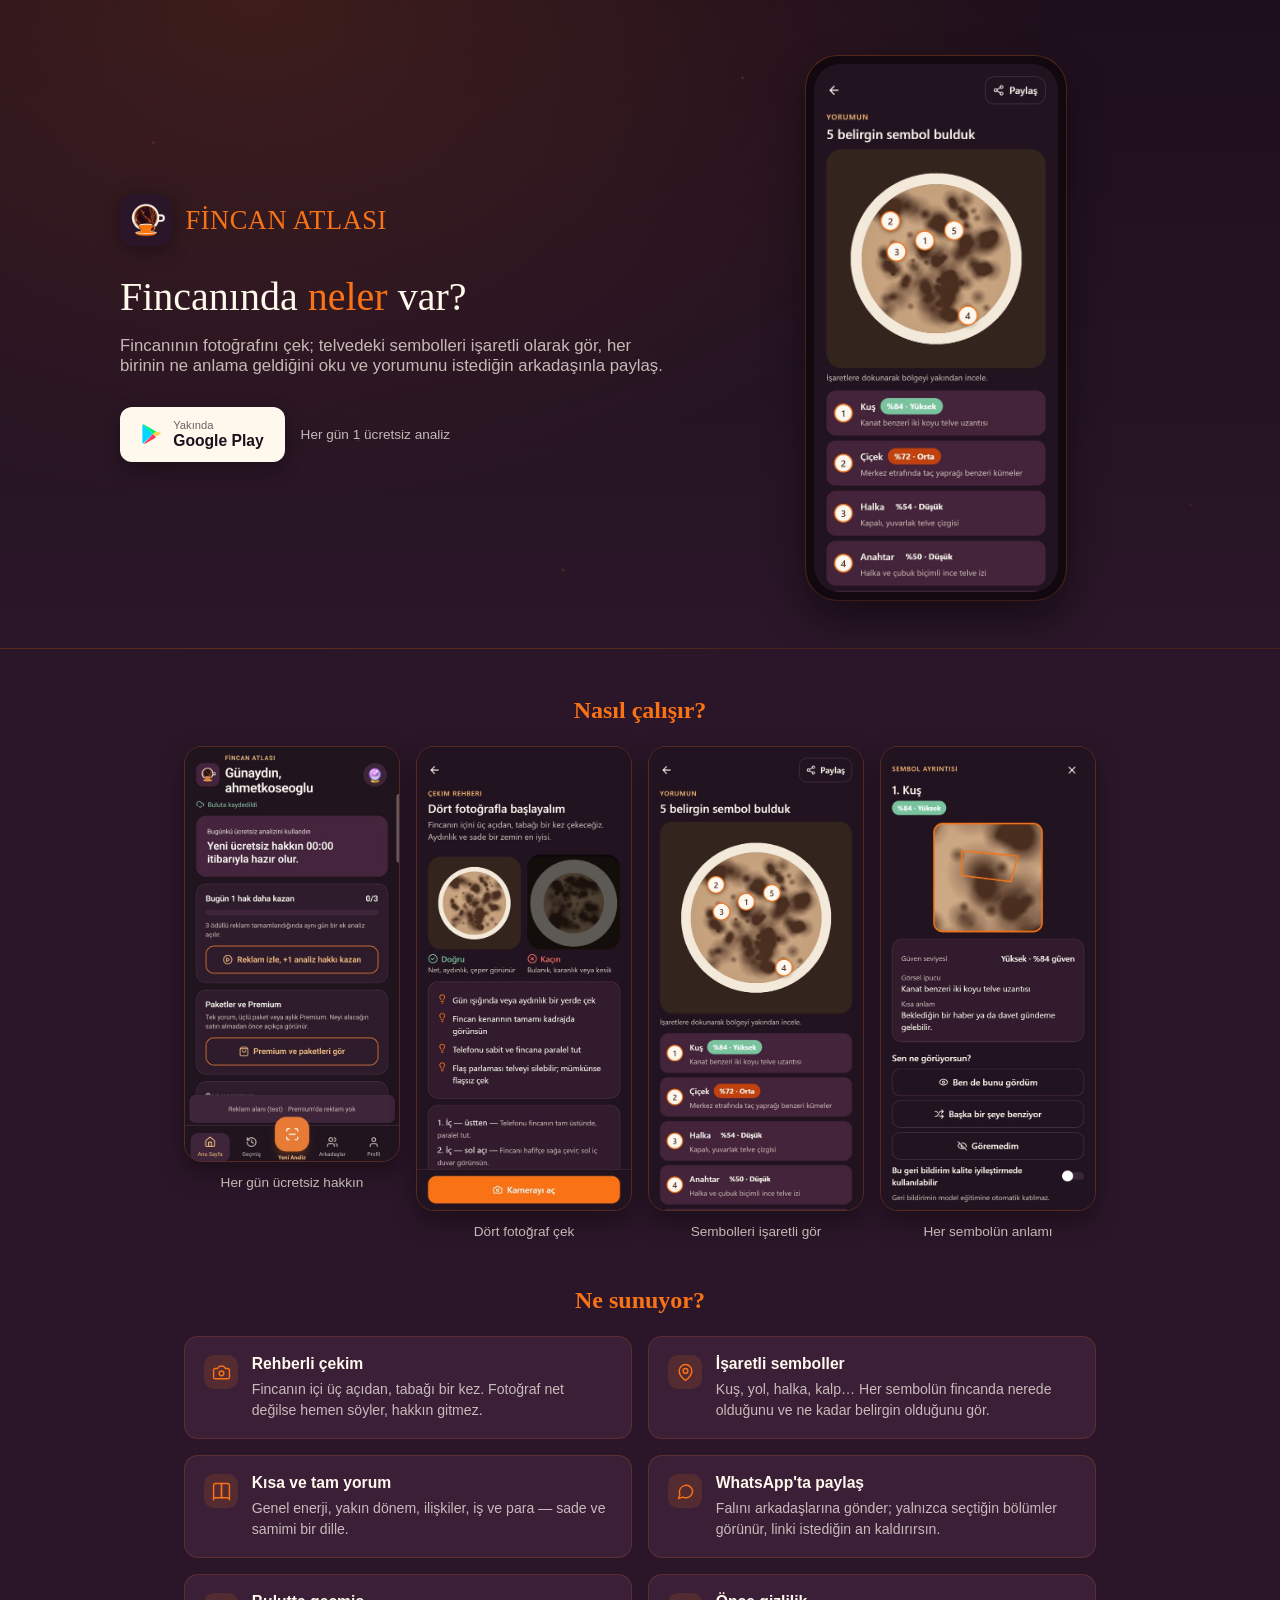
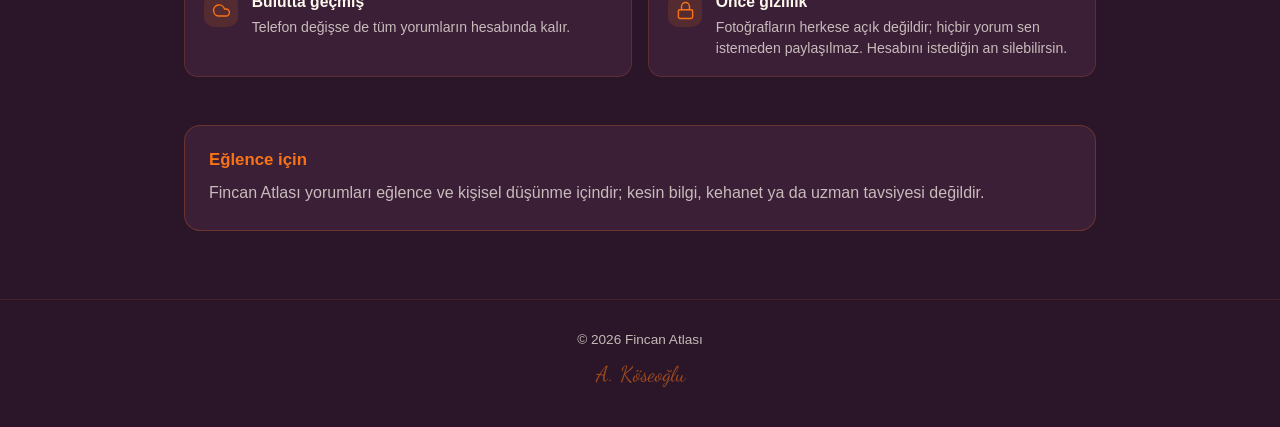
==== index.html @ 737e80a4 "Fincan Atlası web: landing page, share/invite redirect (404.html), Android App Links Co-Authored-By:" ====
<!DOCTYPE html>
<html lang="tr">
<head>
<meta charset="UTF-8">
<meta name="viewport" content="width=device-width, initial-scale=1.0">
<title>Fincan Atlası — Telve Analizi</title>
<meta name="description" content="Fincanının fotoğrafını çek, telvedeki sembolleri işaretli olarak gör, yorumunu oku ve arkadaşlarınla paylaş.">
<meta property="og:title" content="Fincan Atlası — Fincanında neler var?">
<meta property="og:description" content="Fotoğrafını çek, telvedeki sembolleri işaretli olarak gör, yorumunu oku.">
<meta property="og:image" content="https://fincanatlasi.github.io/assets/og_image.png">
<meta property="og:type" content="website">
<meta property="og:url" content="https://fincanatlasi.github.io">
<meta name="twitter:card" content="summary_large_image">
<link rel="icon" type="image/png" href="assets/favicon.png">
<link rel="preconnect" href="https://fonts.googleapis.com">
<link rel="preconnect" href="https://fonts.gstatic.com" crossorigin>
<link href="https://fonts.googleapis.com/css2?family=Dancing+Script:wght@600&display=swap" rel="stylesheet">
<style>
  :root {
    --plum: #2A1628;
    --plum-light: #3A1F37;
    --plum-deep: #1E0F1C;
    --orange: #F97316;
    --peach: #FFEDD5;
    --cream: #FFF8ED;
    --cream-dim: rgba(255,248,237,0.72);
    --orange-dim: rgba(249,115,22,0.55);
  }
  * { box-sizing: border-box; }
  body {
    margin: 0;
    font-family: -apple-system, "Segoe UI", Roboto, Arial, sans-serif;
    background: var(--plum);
    color: var(--cream);
    display: flex;
    flex-direction: column;
    min-height: 100vh;
    overflow-x: hidden;
  }
  a { color: var(--orange); }

  /* ---------- Hero ---------- */
  .hero {
    position: relative;
    background:
      radial-gradient(ellipse at 20% 0%, rgba(249,115,22,0.14), transparent 55%),
      linear-gradient(180deg, var(--plum-deep) 0%, var(--plum) 100%);
    padding: 3.5rem 1.5rem 3rem;
    overflow: hidden;
    border-bottom: 1px solid rgba(249,115,22,0.18);
  }
  .hero::before {
    /* faint coffee-ground specks, no image request */
    content: "";
    position: absolute;
    inset: 0;
    background-image:
      radial-gradient(2px 2px at 12% 22%, var(--orange-dim), transparent),
      radial-gradient(1.5px 1.5px at 28% 68%, var(--orange-dim), transparent),
      radial-gradient(2px 2px at 58% 12%, var(--orange-dim), transparent),
      radial-gradient(1.5px 1.5px at 82% 38%, var(--orange-dim), transparent),
      radial-gradient(1.5px 1.5px at 93% 78%, var(--orange-dim), transparent),
      radial-gradient(2px 2px at 44% 88%, var(--orange-dim), transparent);
    opacity: 0.5;
    pointer-events: none;
  }
  .hero-inner {
    position: relative;
    max-width: 1040px;
    margin: 0 auto;
    display: grid;
    grid-template-columns: 1.05fr 0.85fr;
    gap: 2.5rem;
    align-items: center;
  }
  .brand-row { display: flex; align-items: center; gap: 0.85rem; margin-bottom: 1.6rem; }
  .brand-row img { width: 52px; height: 52px; border-radius: 14px; box-shadow: 0 4px 18px rgba(0,0,0,0.35); }
  .brand-row span {
    font-family: Georgia, "Times New Roman", serif;
    font-size: 1.65rem;
    letter-spacing: 0.02em;
    color: var(--orange);
  }
  .hero h1 {
    font-family: Georgia, "Times New Roman", serif;
    font-weight: 400;
    font-size: 2.5rem;
    line-height: 1.25;
    margin: 0 0 0.9rem;
  }
  .hero h1 em { font-style: normal; color: var(--orange); }
  .hero p.lede { font-size: 1.05rem; color: var(--cream-dim); max-width: 34rem; margin: 0 0 1.9rem; }
  .cta-row { display: flex; align-items: center; gap: 1rem; flex-wrap: wrap; }
  .play-badge {
    display: inline-flex;
    align-items: center;
    gap: 0.65rem;
    background: var(--cream);
    color: var(--plum-deep);
    text-decoration: none;
    padding: 0.75rem 1.3rem;
    border-radius: 12px;
    font-weight: 600;
    font-size: 0.98rem;
    box-shadow: 0 6px 18px rgba(0,0,0,0.3);
    transition: transform 0.15s ease;
  }
  .play-badge:hover { transform: translateY(-1px); }
  .play-badge svg { width: 22px; height: 22px; flex-shrink: 0; }
  .play-badge .label { display: flex; flex-direction: column; line-height: 1.15; }
  .play-badge .label small { font-weight: 400; font-size: 0.7rem; color: rgba(30,15,28,0.65); }
  .rating-note { font-size: 0.85rem; color: var(--cream-dim); }
  .hero-art { display: flex; justify-content: center; }
  .phone {
    width: 260px;
    border-radius: 32px;
    padding: 8px;
    background: #120910;
    box-shadow: 0 18px 40px rgba(0,0,0,0.45), 0 0 0 1px rgba(249,115,22,0.25);
  }
  .phone img { display: block; width: 100%; height: auto; border-radius: 26px; }

  /* ---------- Main content ---------- */
  main { flex: 1; max-width: 960px; width: 100%; margin: 0 auto; padding: 3rem 1.5rem; }
  .section-title {
    font-family: Georgia, "Times New Roman", serif;
    color: var(--orange);
    font-size: 1.5rem;
    margin: 0 0 1.4rem;
    text-align: center;
  }
  .shots {
    display: grid;
    grid-template-columns: repeat(4, 1fr);
    gap: 1rem;
    margin-bottom: 3rem;
  }
  .shots figure { margin: 0; text-align: center; }
  .shots img {
    width: 100%;
    height: auto;
    border-radius: 18px;
    border: 1px solid rgba(249,115,22,0.22);
    box-shadow: 0 10px 24px rgba(0,0,0,0.35);
  }
  .shots figcaption { font-size: 0.85rem; color: var(--cream-dim); margin-top: 0.55rem; }
  .feature-grid { display: grid; grid-template-columns: repeat(2, 1fr); gap: 1rem; margin-bottom: 3rem; }
  .feature {
    background: var(--plum-light);
    border: 1px solid rgba(249,115,22,0.18);
    border-radius: 14px;
    padding: 1.1rem 1.2rem;
    display: flex;
    align-items: flex-start;
    gap: 0.85rem;
  }
  .feature .ficon {
    flex-shrink: 0;
    width: 34px;
    height: 34px;
    border-radius: 10px;
    background: rgba(249,115,22,0.14);
    display: flex;
    align-items: center;
    justify-content: center;
  }
  .feature .ficon svg { width: 19px; height: 19px; stroke: var(--orange); fill: none; }
  .feature strong { display: block; font-size: 0.98rem; }
  .feature p { margin: 0.35rem 0 0; color: var(--cream-dim); font-size: 0.88rem; line-height: 1.5; }
  .card {
    background: var(--plum-light);
    border: 1px solid rgba(249,115,22,0.25);
    border-radius: 16px;
    padding: 1.5rem;
    margin-bottom: 1.25rem;
  }
  .card h2 { color: var(--orange); font-size: 1.05rem; margin: 0 0 0.6rem; }
  .card p { margin: 0; color: var(--cream-dim); line-height: 1.6; }

  /* ---------- Footer ---------- */
  footer {
    text-align: center;
    padding: 2rem 1.5rem 2.5rem;
    font-size: 0.85rem;
    color: var(--cream-dim);
    border-top: 1px solid rgba(249,115,22,0.14);
  }
  footer .signature {
    display: block;
    font-family: "Dancing Script", "Brush Script MT", cursive;
    font-size: 1.35rem;
    color: var(--orange-dim);
    margin-top: 0.9rem;
  }

  /* ---------- Responsive ---------- */
  @media (max-width: 760px) {
    .hero-inner { grid-template-columns: 1fr; text-align: center; }
    .brand-row { justify-content: center; }
    .hero p.lede { margin-left: auto; margin-right: auto; }
    .cta-row { justify-content: center; }
    .hero-art { order: -1; }
    .phone { width: 210px; }
    .shots { grid-template-columns: repeat(2, 1fr); }
    .feature-grid { grid-template-columns: 1fr; }
  }
</style>
</head>
<body>

<section class="hero">
  <div class="hero-inner">
    <div>
      <div class="brand-row">
        <img src="assets/app_icon.png" alt="Fincan Atlası uygulama simgesi">
        <span>FİNCAN ATLASI</span>
      </div>
      <h1>Fincanında <em>neler</em> var?</h1>
      <p class="lede">Fincanının fotoğrafını çek; telvedeki sembolleri işaretli olarak gör, her birinin ne anlama geldiğini oku ve yorumunu istediğin arkadaşınla paylaş.</p>
      <div class="cta-row">
        <a class="play-badge" href="https://play.google.com/store/apps/details?id=app.fincanatlasi" aria-label="Google Play'den indirin">
          <svg viewBox="0 0 512 512" fill="none" xmlns="http://www.w3.org/2000/svg" aria-hidden="true">
            <path d="M48 32c-9 5-16 14-16 26v396c0 12 7 21 16 26l231-224L48 32z" fill="#00D6FF"/>
            <path d="M279 256L48 32c2-1 4-2 6-2 6 0 12 2 17 5l280 160-72 61z" fill="#00F076"/>
            <path d="M351 195l-72 61 72 61 96-55c14-8 14-28 0-36l-96-31z" fill="#FFD24D"/>
            <path d="M279 256L71 479c5 3 11 5 17 5 6 0 12-2 17-5l246-142-72-81z" fill="#FF3A5E"/>
          </svg>
          <span class="label">
            <small>Yakında</small>
            Google Play
          </span>
        </a>
        <span class="rating-note">Her gün 1 ücretsiz analiz</span>
      </div>
    </div>
    <div class="hero-art">
      <div class="phone">
        <img src="assets/shot_result.jpg" alt="Fincan Atlası sonuç ekranı: fincanda işaretlenmiş 5 sembol">
      </div>
    </div>
  </div>
</section>

<main>
  <h2 class="section-title">Nasıl çalışır?</h2>
  <div class="shots">
    <figure>
      <img src="assets/shot_home.jpg" alt="Ana sayfa" loading="lazy">
      <figcaption>Her gün ücretsiz hakkın</figcaption>
    </figure>
    <figure>
      <img src="assets/shot_guide.jpg" alt="Çekim rehberi" loading="lazy">
      <figcaption>Dört fotoğraf çek</figcaption>
    </figure>
    <figure>
      <img src="assets/shot_result.jpg" alt="Sonuç ekranı" loading="lazy">
      <figcaption>Sembolleri işaretli gör</figcaption>
    </figure>
    <figure>
      <img src="assets/shot_symbol.jpg" alt="Sembol ayrıntısı" loading="lazy">
      <figcaption>Her sembolün anlamı</figcaption>
    </figure>
  </div>

  <h2 class="section-title">Ne sunuyor?</h2>
  <div class="feature-grid">
    <div class="feature">
      <span class="ficon"><svg viewBox="0 0 24 24" stroke-width="1.8" stroke-linecap="round" stroke-linejoin="round"><path d="M14.5 4h-5L7 7H4a2 2 0 0 0-2 2v9a2 2 0 0 0 2 2h16a2 2 0 0 0 2-2V9a2 2 0 0 0-2-2h-3l-2.5-3z"/><circle cx="12" cy="13" r="3"/></svg></span>
      <div>
        <strong>Rehberli çekim</strong>
        <p>Fincanın içi üç açıdan, tabağı bir kez. Fotoğraf net değilse hemen söyler, hakkın gitmez.</p>
      </div>
    </div>
    <div class="feature">
      <span class="ficon"><svg viewBox="0 0 24 24" stroke-width="1.8" stroke-linecap="round" stroke-linejoin="round"><path d="M20 10c0 6-8 12-8 12s-8-6-8-12a8 8 0 0 1 16 0Z"/><circle cx="12" cy="10" r="3"/></svg></span>
      <div>
        <strong>İşaretli semboller</strong>
        <p>Kuş, yol, halka, kalp… Her sembolün fincanda nerede olduğunu ve ne kadar belirgin olduğunu gör.</p>
      </div>
    </div>
    <div class="feature">
      <span class="ficon"><svg viewBox="0 0 24 24" stroke-width="1.8" stroke-linecap="round" stroke-linejoin="round"><path d="M2 4.5A2.5 2.5 0 0 1 4.5 2H12v18H4.5A2.5 2.5 0 0 0 2 22.5v-18Z"/><path d="M22 4.5A2.5 2.5 0 0 0 19.5 2H12v18h7.5a2.5 2.5 0 0 1 2.5 2.5v-18Z"/></svg></span>
      <div>
        <strong>Kısa ve tam yorum</strong>
        <p>Genel enerji, yakın dönem, ilişkiler, iş ve para — sade ve samimi bir dille.</p>
      </div>
    </div>
    <div class="feature">
      <span class="ficon"><svg viewBox="0 0 24 24" stroke-width="1.8" stroke-linecap="round" stroke-linejoin="round"><path d="M21 11.5a8.4 8.4 0 0 1-9 8.4 8.6 8.6 0 0 1-3.8-.9L3 21l1.9-5.2A8.4 8.4 0 1 1 21 11.5Z"/></svg></span>
      <div>
        <strong>WhatsApp'ta paylaş</strong>
        <p>Falını arkadaşlarına gönder; yalnızca seçtiğin bölümler görünür, linki istediğin an kaldırırsın.</p>
      </div>
    </div>
    <div class="feature">
      <span class="ficon"><svg viewBox="0 0 24 24" stroke-width="1.8" stroke-linecap="round" stroke-linejoin="round"><path d="M17.5 19H9a7 7 0 1 1 6.7-9h1.8a4.5 4.5 0 1 1 0 9Z"/></svg></span>
      <div>
        <strong>Bulutta geçmiş</strong>
        <p>Telefon değişse de tüm yorumların hesabında kalır.</p>
      </div>
    </div>
    <div class="feature">
      <span class="ficon"><svg viewBox="0 0 24 24" stroke-width="1.8" stroke-linecap="round" stroke-linejoin="round"><rect x="3" y="11" width="18" height="11" rx="2"/><path d="M7 11V7a5 5 0 0 1 10 0v4"/></svg></span>
      <div>
        <strong>Önce gizlilik</strong>
        <p>Fotoğrafların herkese açık değildir; hiçbir yorum sen istemeden paylaşılmaz. Hesabını istediğin an silebilirsin.</p>
      </div>
    </div>
  </div>

  <div class="card">
    <h2>Eğlence için</h2>
    <p>Fincan Atlası yorumları eğlence ve kişisel düşünme içindir; kesin bilgi, kehanet ya da uzman tavsiyesi değildir.</p>
  </div>
</main>

<footer>
  &copy; 2026 Fincan Atlası
  <span class="signature">A. Köseoğlu</span>
</footer>

</body>
</html>
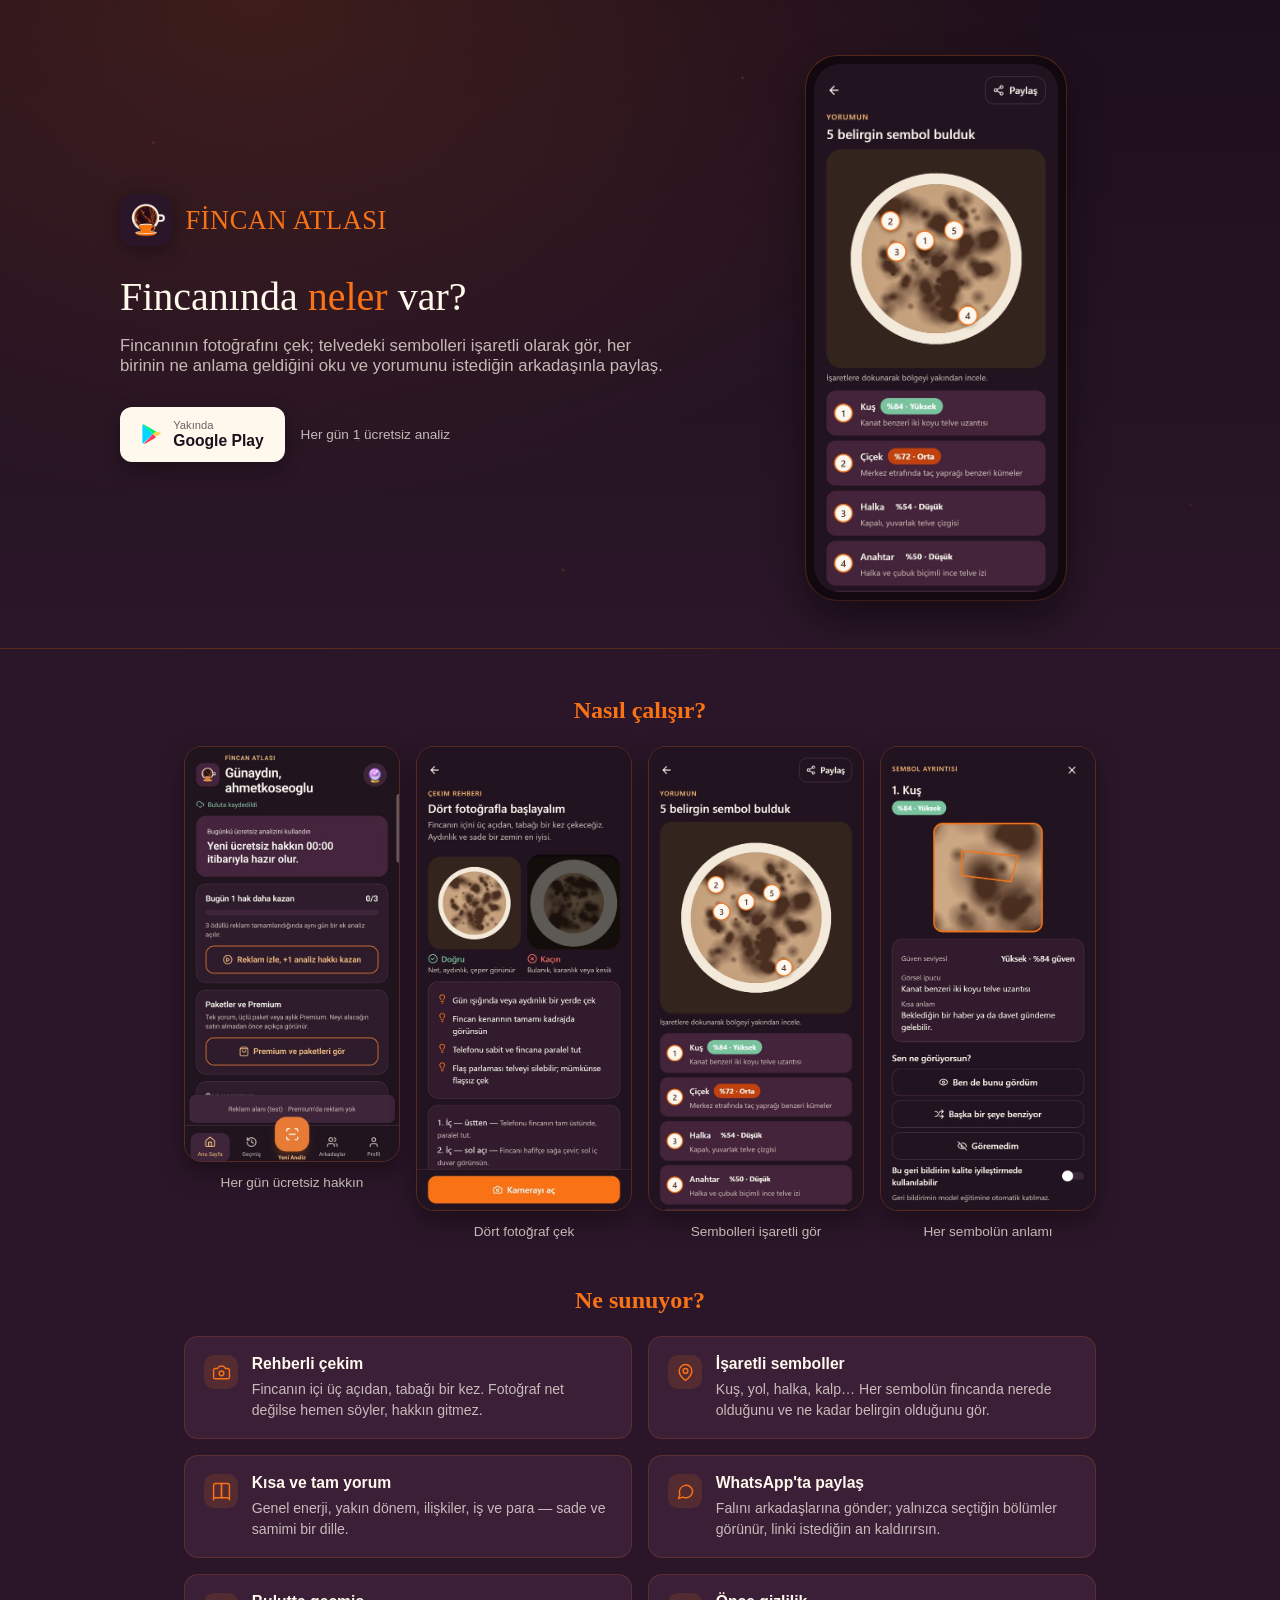
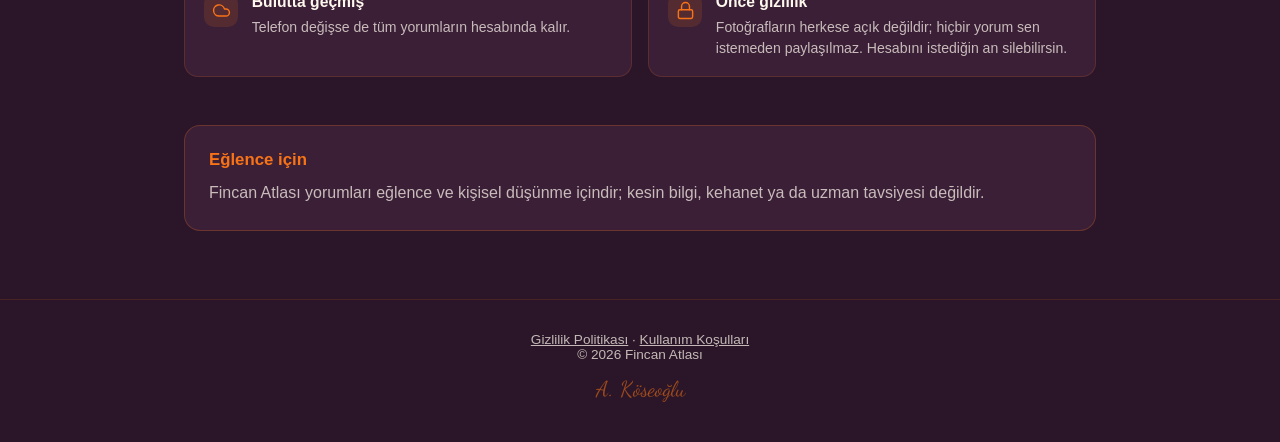
==== commit 14a2564d: "Privacy policy (with KVKK notice) and terms pages; footer links Co-Authored-By: Claude Opus 5.5 <nor" ====
--- a/index.html
+++ b/index.html
@@ -315,7 +315,9 @@
 </main>
 
 <footer>
-  &copy; 2026 Fincan Atlası
+  <a href="gizlilik/" style="color: var(--cream-dim)">Gizlilik Politikası</a> ·
+  <a href="kosullar/" style="color: var(--cream-dim)">Kullanım Koşulları</a>
+  <br>&copy; 2026 Fincan Atlası
   <span class="signature">A. Köseoğlu</span>
 </footer>
 
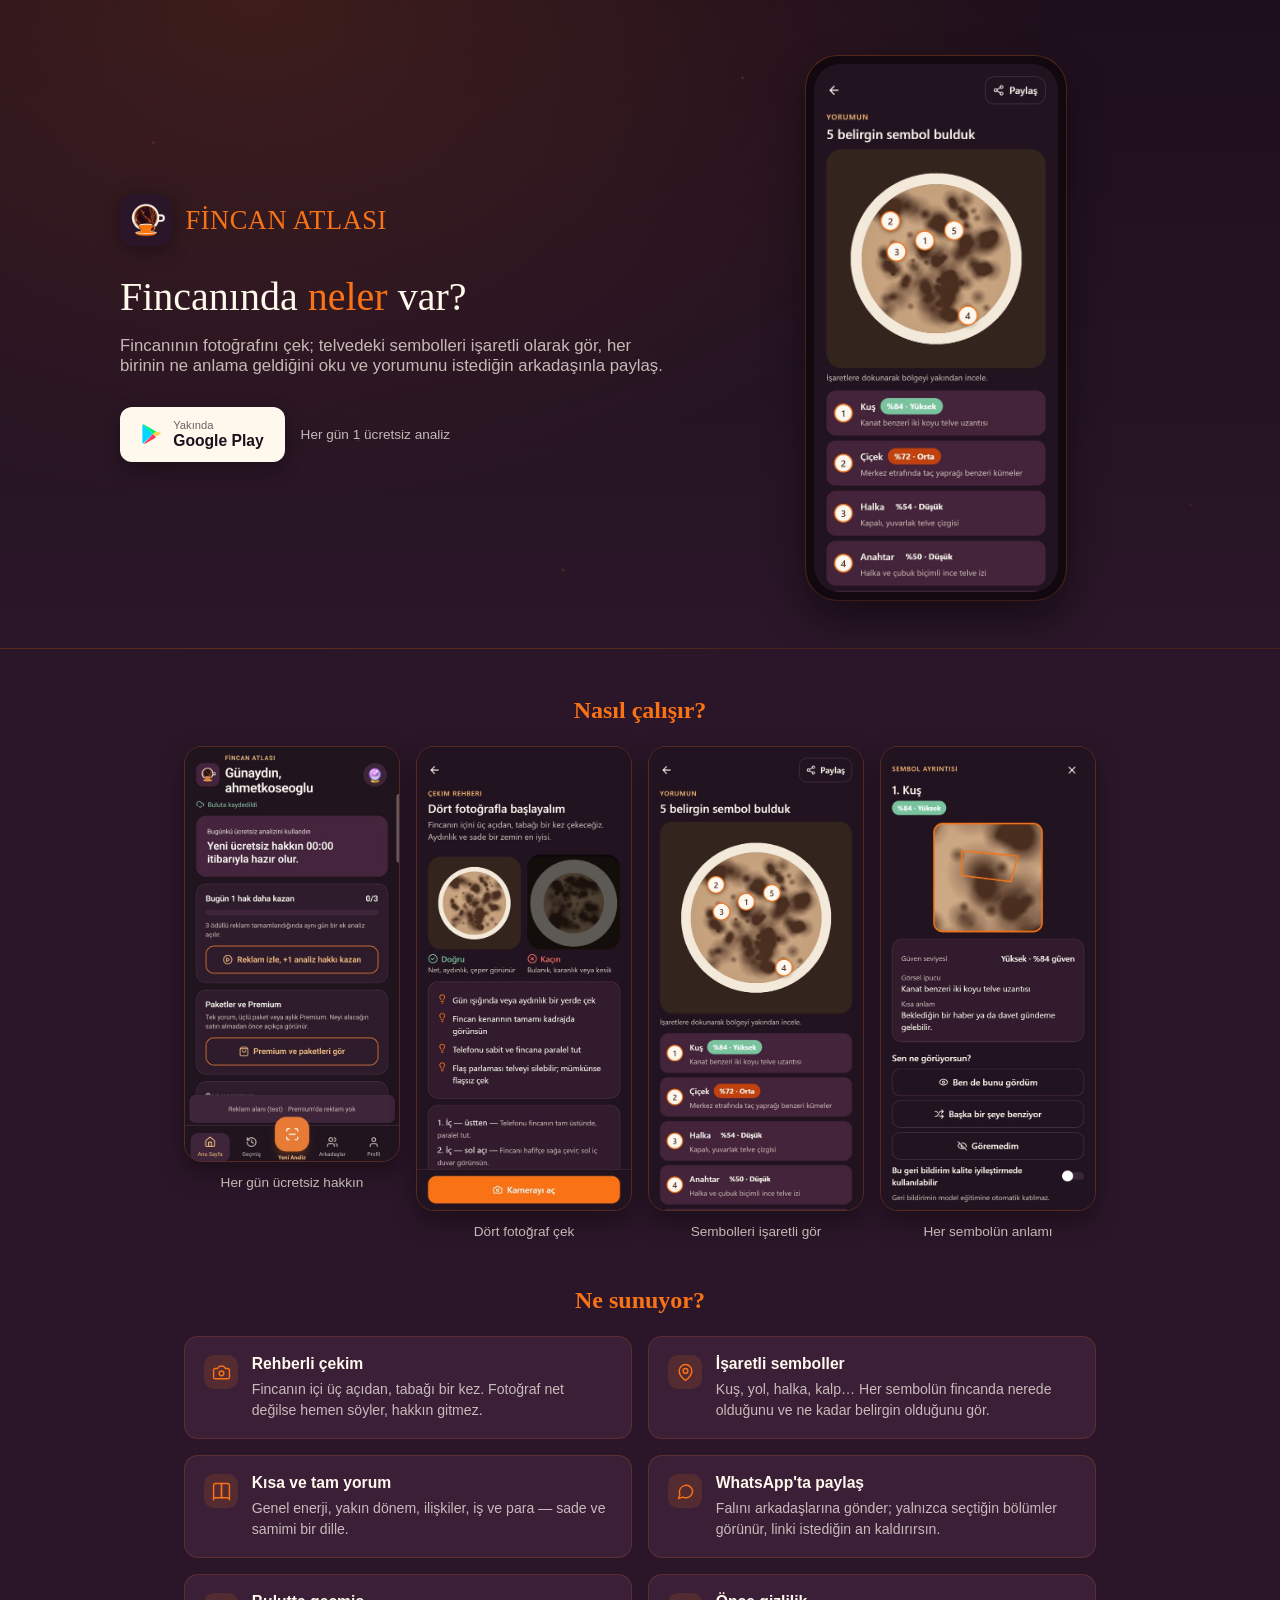
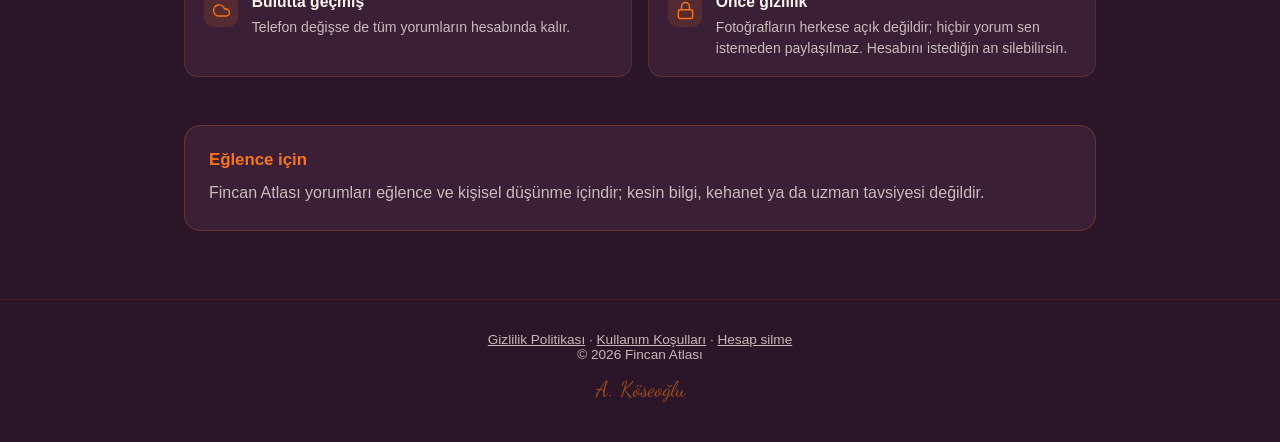
==== commit ad1fec38: "Account deletion page for Google Play; linked from footer and privacy policy Co-Authored-By: Claude " ====
--- a/index.html
+++ b/index.html
@@ -316,7 +316,8 @@
 
 <footer>
   <a href="gizlilik/" style="color: var(--cream-dim)">Gizlilik Politikası</a> ·
-  <a href="kosullar/" style="color: var(--cream-dim)">Kullanım Koşulları</a>
+  <a href="kosullar/" style="color: var(--cream-dim)">Kullanım Koşulları</a> ·
+  <a href="hesap-silme/" style="color: var(--cream-dim)">Hesap silme</a>
   <br>&copy; 2026 Fincan Atlası
   <span class="signature">A. Köseoğlu</span>
 </footer>
